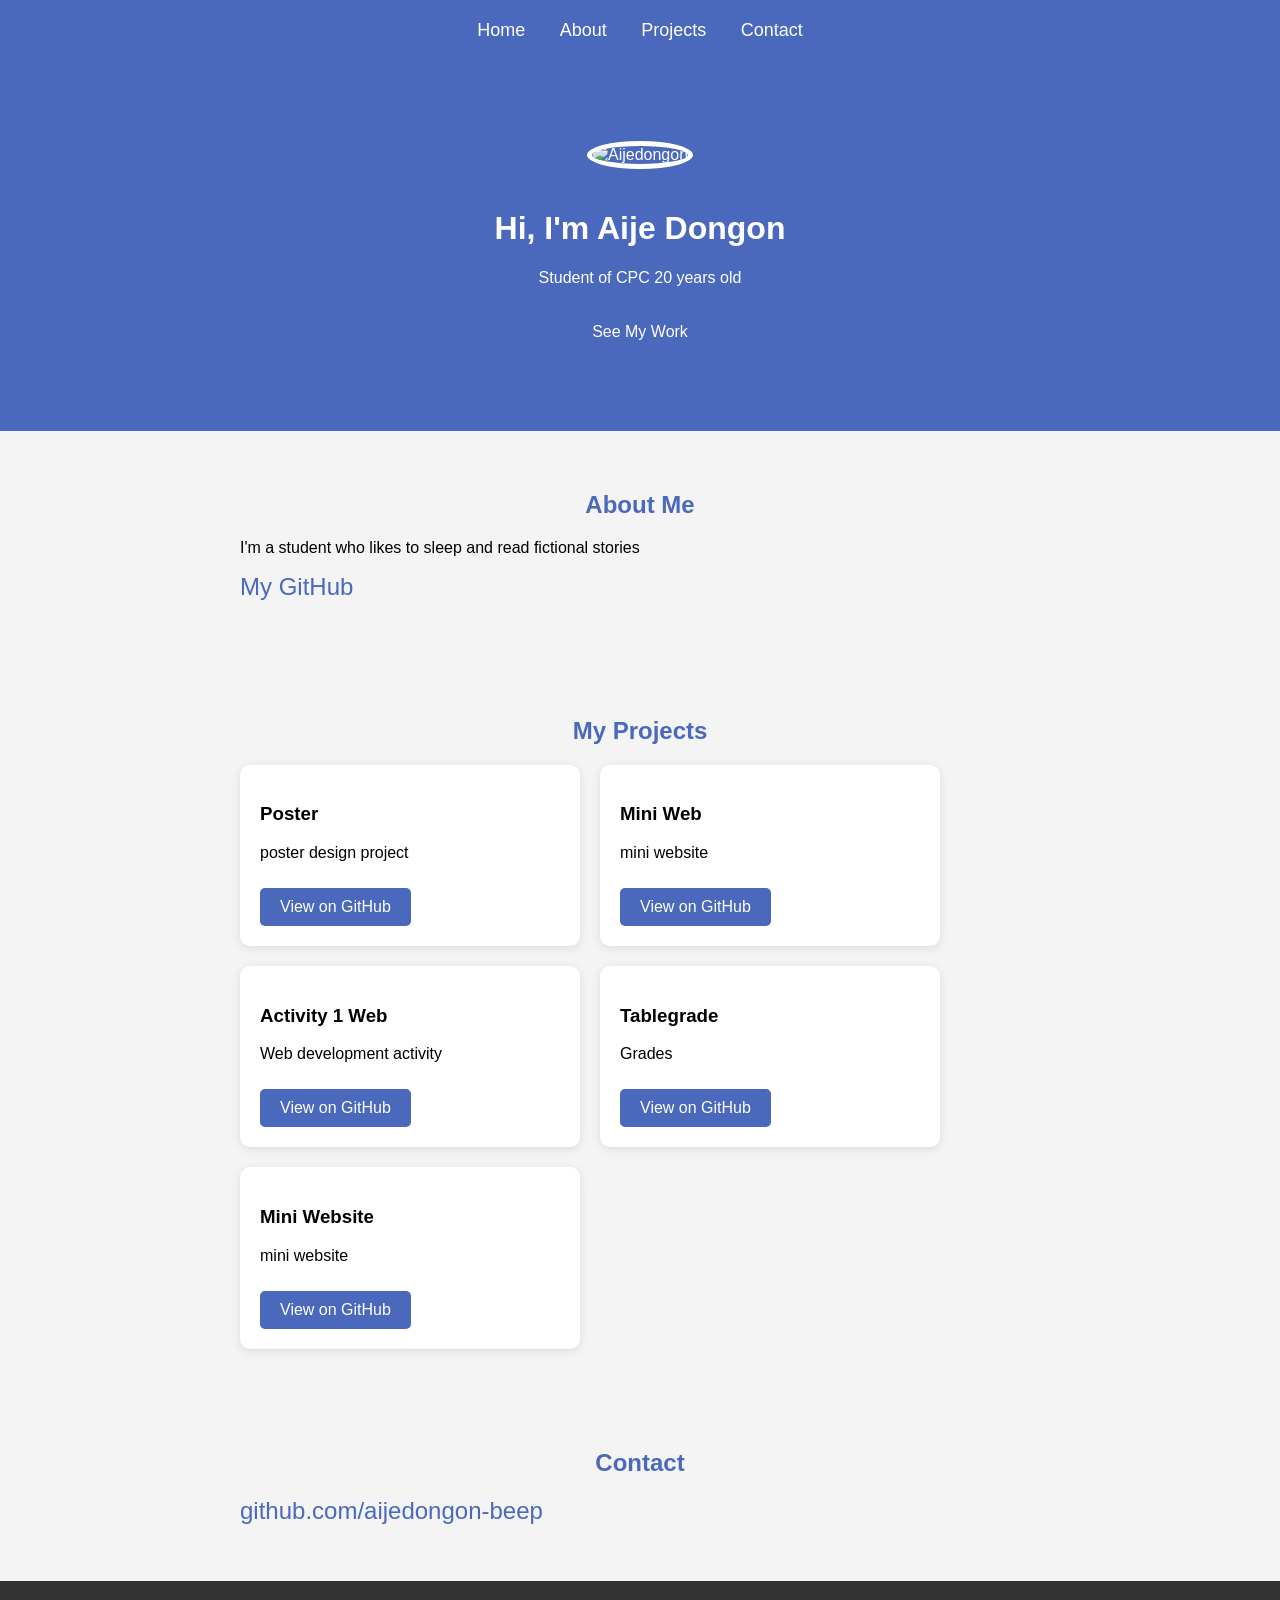
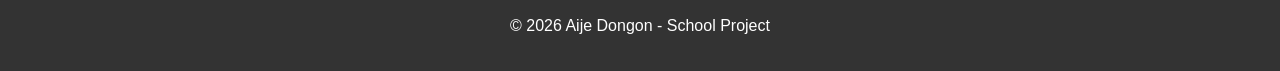
==== portfolio.html @ 312e1825 "Add files via upload" ====
<!DOCTYPE html>
<html>
<head>
    <title>Aije Dongon - Portfolio</title>
    <style>
        body {
            font-family: Arial;
            margin: 0;
            padding: 0;
            background: #f4f4f4;
        }
        header {
            background: #4a69bd;
            color: white;
            padding: 20px;
            text-align: center;
        }
        nav a {
            color: white;
            text-decoration: none;
            margin: 0 15px;
            font-size: 18px;
        }
        .hero {
            background: #4a69bd;
            color: white;
            text-align: center;
            padding: 80px 20px;
        }
        .profile-pic {
            width: 150px;
            height: 150px;
            border-radius: 50%;
            border: 5px solid white;
            margin-bottom: 20px;
            object-fit: cover;
        }
        section {
            padding: 40px 20px;
            max-width: 800px;
            margin: 0 auto;
        }
        h2 {
            color: #4a69bd;
            text-align: center;
        }
        .projects {
            display: flex;
            gap: 20px;
            flex-wrap: wrap;
        }
        .project {
            background: white;
            padding: 20px;
            border-radius: 10px;
            width: 300px;
            box-shadow: 0 2px 10px rgba(0,0,0,0.1);
        }
        .btn {
            background: #4a69bd;
            color: white;
            padding: 10px 20px;
            text-decoration: none;
            border-radius: 5px;
            display: inline-block;
            margin-top: 10px;
        }
        .btn:hover {
            background: #3b5aa0;
        }
        footer {
            background: #333;
            color: white;
            text-align: center;
            padding: 20px;
        }
        .github-link {
            font-size: 24px;
            color: #4a69bd;
            text-decoration: none;
        }
    </style>
</head>
<body>

    <!-- Navigation -->
    <header>
        <nav>
            <a href="#home">Home</a>
            <a href="#about">About</a>
            <a href="#projects">Projects</a>
            <a href="#contact">Contact</a>
        </nav>
    </header>

    <!-- Hero with Profile Picture -->
    <div id="home" class="hero">
        <img src=C:\Users\Administrator\Downloads\pic.jpg alt="Aijedongon" class="profile-pic">
        <h1>Hi, I'm Aije Dongon</h1>
        <p>Student of CPC 20 years old </p>
        <a href="#projects" class="btn">See My Work</a>
    </div>

    <!-- About -->
    <section id="about">
        <h2>About Me</h2>
        <p>I'm a student who likes to sleep and read fictional stories</p>
        <p><a href="https://github.com/aijedongon-beep" target="_blank" class="github-link"> My GitHub</a></p>
    </section>

    <!-- Projects -->
    <section id="projects">
        <h2>My Projects</h2>
        <div class="projects">
            <div class="project">
                <h3>Poster</h3>
                <p> poster design project</p>
                <a href="https://github.com/aijedongon-beep/Poster" target="_blank" class="btn">View on GitHub</a>
            </div>
            <div class="project">
                <h3>Mini Web</h3>
                <p> mini website</p>
                <a href="https://github.com/aijedongon-beep/Mini-Web" target="_blank" class="btn">View on GitHub</a>
            </div>
            <div class="project">
                <h3>Activity 1 Web</h3>
                <p>Web development activity</p>
                <a href="https://github.com/aijedongon-beep/ACTIVITY---1-WEB" target="_blank" class="btn">View on GitHub</a>
            </div>
            <div class="project">
                <h3>Tablegrade</h3>
                <p>Grades</p>
                <a href="https://github.com/aijedongon-beep/Tablegrade" target="_blank" class="btn">View on GitHub</a>
            </div>
            <div class="project">
                <h3>Mini Website</h3>
                <p>mini website</p>
                <a href="https://github.com/aijedongon-beep/MINI-WEBSITE" target="_blank" class="btn">View on GitHub</a>
            </div>
        </div>
    </section>

    <!-- Contact -->
    <section id="contact">
        <h2>Contact</h2>
        <p><a href="https://github.com/aijedongon-beep" target="_blank" class="github-link"> github.com/aijedongon-beep</a></p>
    </section>

    <!-- Footer -->
    <footer>
        <p>© 2026 Aije Dongon - School Project</p>
    </footer>

</body>
</html>
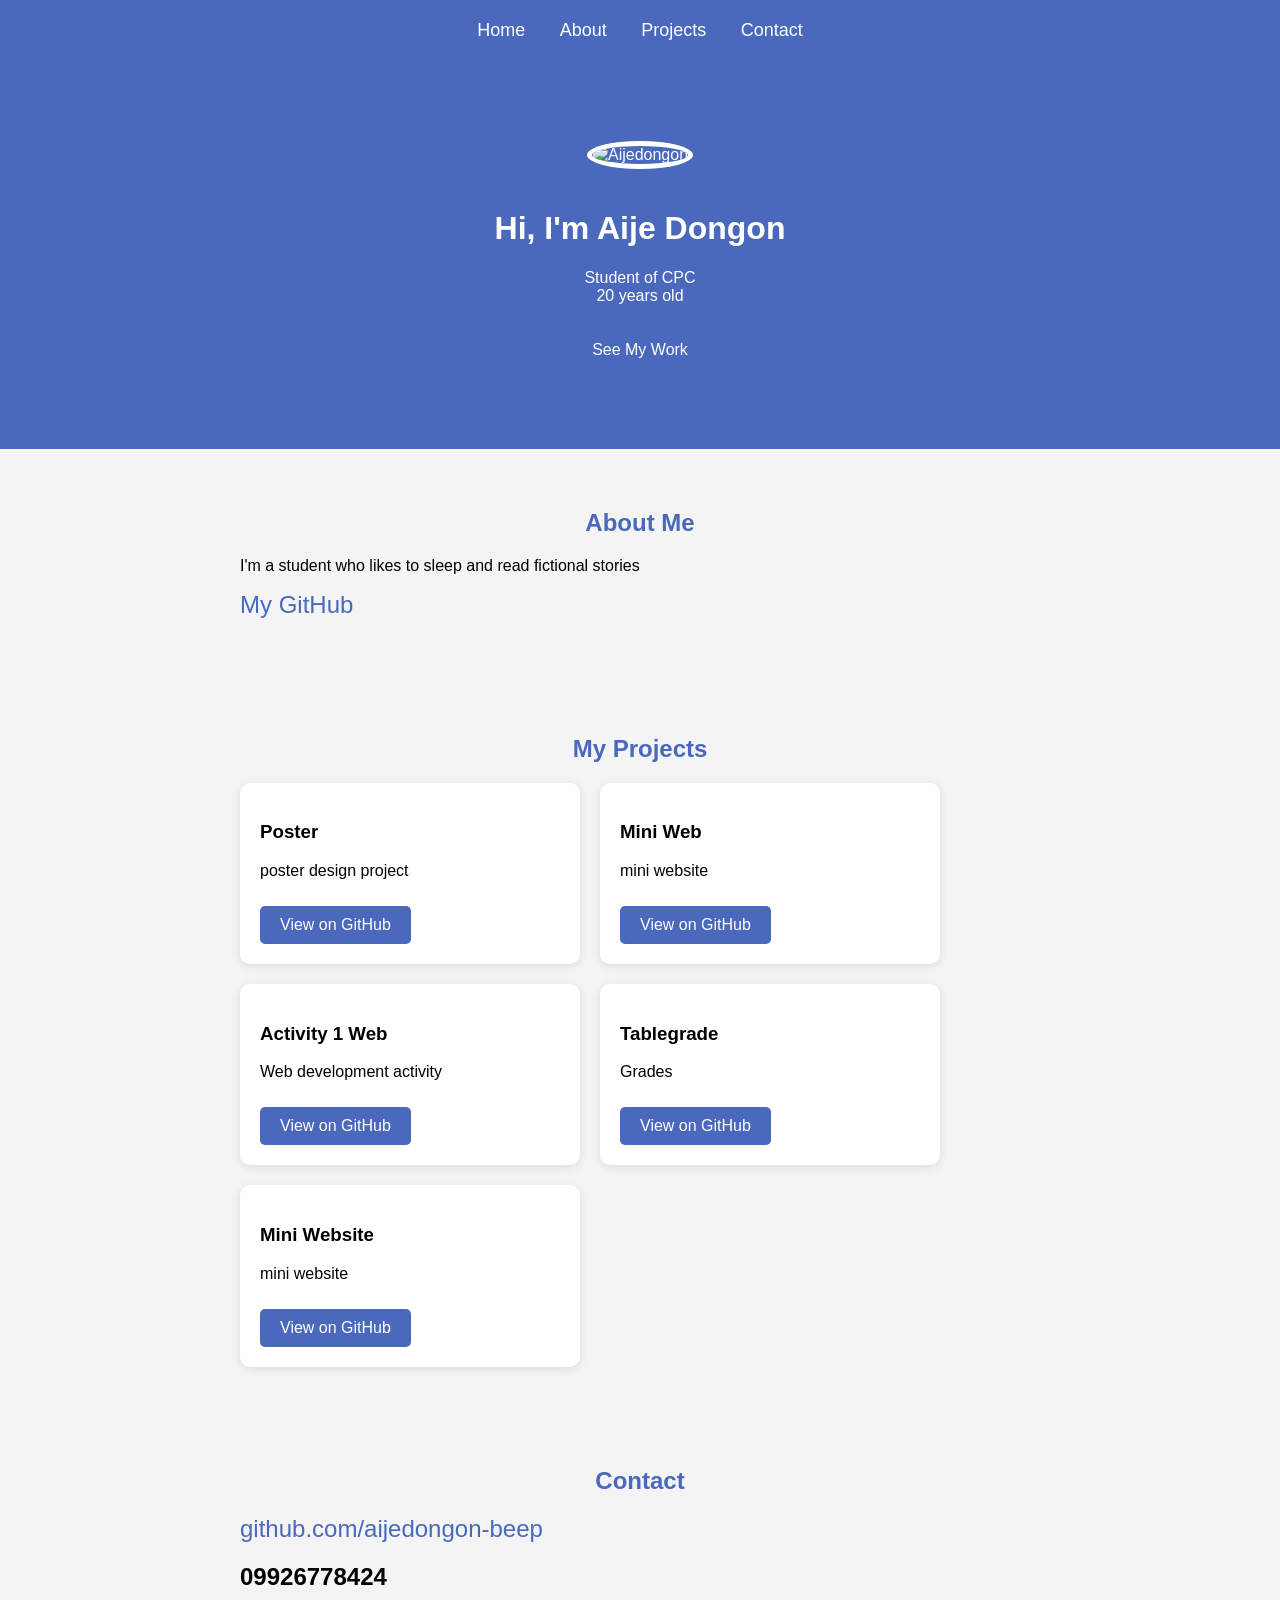
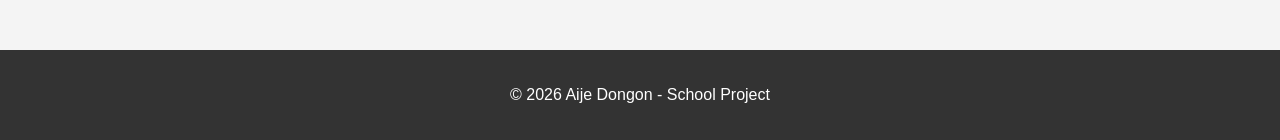
==== commit cda828c7: "Update portfolio.html" ====
--- a/portfolio.html
+++ b/portfolio.html
@@ -83,7 +83,7 @@
 </head>
 <body>
 
-    <!-- Navigation -->
+    
     <header>
         <nav>
             <a href="#home">Home</a>
@@ -93,22 +93,23 @@
         </nav>
     </header>
 
-    <!-- Hero with Profile Picture -->
+    
     <div id="home" class="hero">
         <img src=C:\Users\Administrator\Downloads\pic.jpg alt="Aijedongon" class="profile-pic">
         <h1>Hi, I'm Aije Dongon</h1>
-        <p>Student of CPC 20 years old </p>
+        <p>Student of CPC 
+            <br>20 years old </p>
         <a href="#projects" class="btn">See My Work</a>
     </div>
 
-    <!-- About -->
+    
     <section id="about">
         <h2>About Me</h2>
         <p>I'm a student who likes to sleep and read fictional stories</p>
         <p><a href="https://github.com/aijedongon-beep" target="_blank" class="github-link"> My GitHub</a></p>
     </section>
 
-    <!-- Projects -->
+    
     <section id="projects">
         <h2>My Projects</h2>
         <div class="projects">
@@ -140,16 +141,17 @@
         </div>
     </section>
 
-    <!-- Contact -->
+    
     <section id="contact">
         <h2>Contact</h2>
-        <p><a href="https://github.com/aijedongon-beep" target="_blank" class="github-link"> github.com/aijedongon-beep</a></p>
+        <p><a href="https://github.com/aijedongon-beep" target="_blank" class="github-link"> github.com/aijedongon-beep</a>
+        <br><h1>09926778424</h1></p>
     </section>
 
-    <!-- Footer -->
+    
     <footer>
         <p>© 2026 Aije Dongon - School Project</p>
     </footer>
 
 </body>
-</html>+</html>
